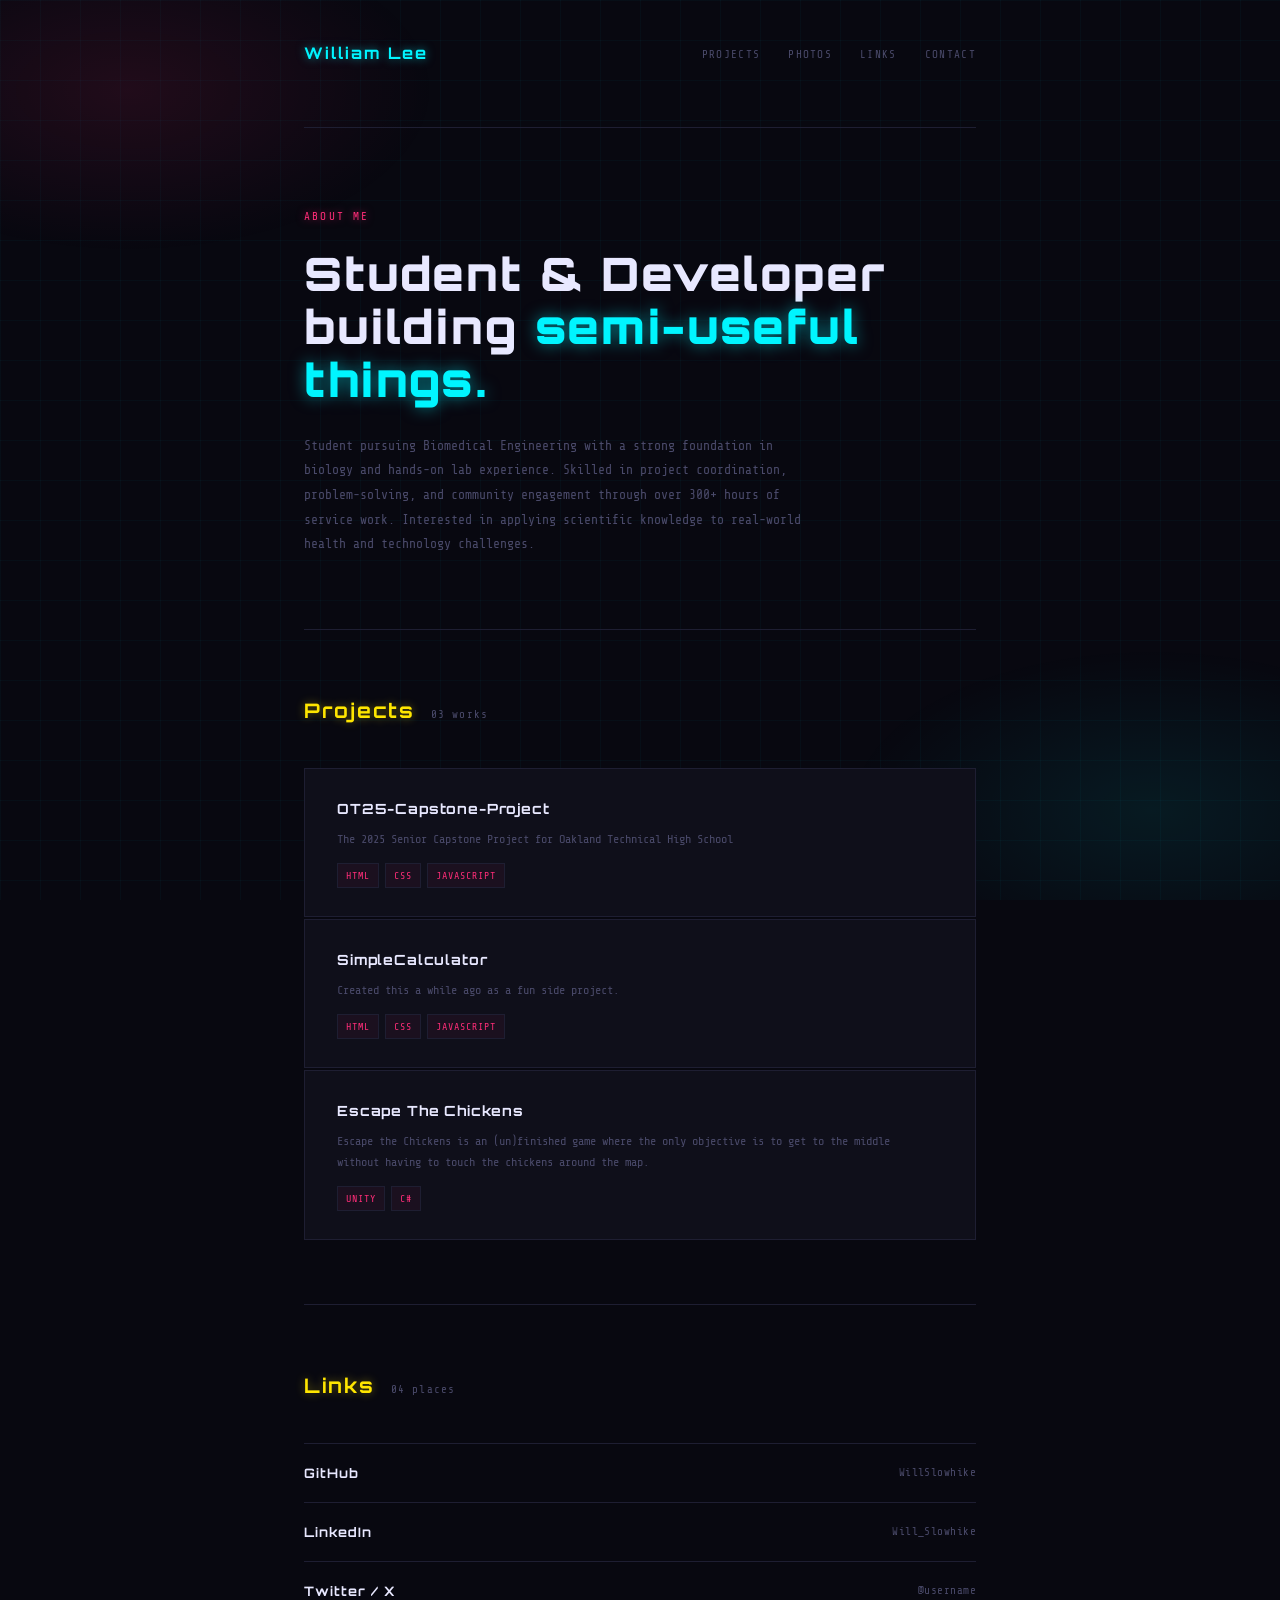
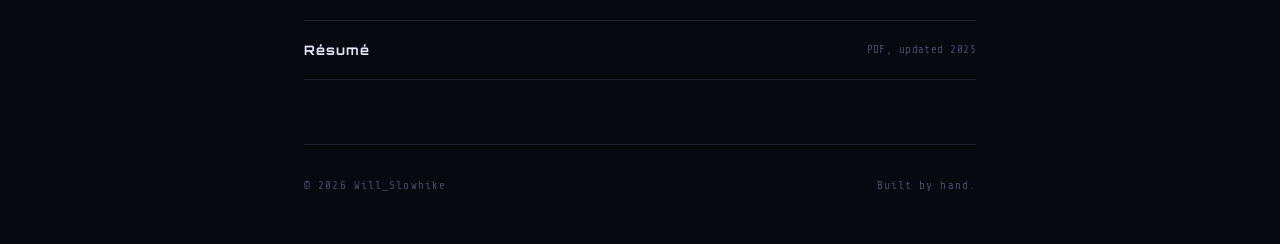
==== index.html @ a719f358 "Add initial personal website (pages, styles, scripts) Add starter site files: index.html (bio, nav, " ====
<!DOCTYPE html>
<html lang="en">
<head>
  <meta charset="UTF-8" />
  <meta name="viewport" content="width=device-width, initial-scale=1.0" />
  <title>Your Name</title>
  <link rel="preconnect" href="https://fonts.googleapis.com" />
  <link rel="preconnect" href="https://fonts.gstatic.com" crossorigin />
  <link href="https://fonts.googleapis.com/css2?family=Share+Tech+Mono&family=Orbitron:wght@400;700;900&display=swap" rel="stylesheet" />  <link rel="stylesheet" href="styles.css" />
</head>
<body>
  <div class="site-wrapper">

    <!-- Nav -->
    <nav>
      <a class="nav-name" href="#">William Lee</a>
      <ul class="nav-links">
        <li><a href="#projects">Projects</a></li>
        <li><a href="photos.html">Photos</a></li>
        <li><a href="#links">Links</a></li>
        <li><a href="#contact">Contact</a></li>
      </ul>
    </nav>

    <!-- Bio -->
    <section class="bio">
      <p class="bio-label">About Me</p>
      <h1>Student &amp; Developer<br />building <em>semi-useful things.</em></h1>
      <p class="bio-text">
        Student pursuing Biomedical Engineering with a strong foundation in biology and hands-on lab experience. Skilled in project coordination, problem-solving, and community engagement through over 300+ hours of service work. Interested in applying scientific knowledge to real-world health and technology challenges.
      </p>
    </section>

    <!-- Projects -->
    <section class="section" id="projects">
      <div class="section-header">
        <h2>Projects</h2>
        <span class="section-count">03 works</span>
      </div>
      <div class="projects-grid">

        <a class="project-card" href="#" target="_blank" rel="noopener">
          <div>
            <p class="project-name">OT25-Capstone-Project</p>
            <p class="project-desc">The 2025 Senior Capstone Project for Oakland Technical High School</p>
            <div class="project-tags">
              <span class="tag">HTML</span>
              <span class="tag">CSS</span>
              <span class="tag">JavaScript</span>
            </div>
          </div>
          <span class="project-arrow">↗</span>
        </a>

        <a class="project-card" href="#" target="_blank" rel="noopener">
          <div>
            <p class="project-name">SimpleCalculator</p>
            <p class="project-desc">Created this a while ago as a fun side project.</p>
            <div class="project-tags">
              <span class="tag">HTML</span>
              <span class="tag">CSS</span>
              <span class="tag">JavaScript</span>
            </div>
          </div>
          <span class="project-arrow">↗</span>
        </a>

        <a class="project-card" href="#" target="_blank" rel="noopener">
          <div>
            <p class="project-name">Escape The Chickens</p>
            <p class="project-desc">Escape the Chickens is an (un)finished game where the only objective is to get to the middle without having to touch the chickens around the map.</p>
            <div class="project-tags">
              <span class="tag">Unity</span>
              <span class="tag">C#</span>
            </div>
          </div>
          <span class="project-arrow">↗</span>
        </a>

      </div>
    </section>

            <!-- Links -->
    <section class="section" id="links">
      <div class="section-header">
        <h2>Links</h2>
        <span class="section-count">04 places</span>
      </div>
      <div class="links-list">
        <a class="link-item" href="https://github.com/WillSlowhike" target="_blank" rel="noopener">
          <span class="link-label">GitHub</span>
          <span class="link-url">WillSlowhike</span>
        </a>
        <a class="link-item" href="https://www.linkedin.com/in/will-slowhike/" target="_blank" rel="noopener">
          <span class="link-label">LinkedIn</span>
          <span class="link-url">Will_Slowhike</span>
        </a>
        <a class="link-item" href="https://twitter.com" target="_blank" rel="noopener">
          <span class="link-label">Twitter / X</span>
          <span class="link-url">@username</span>
        </a>
        <a class="link-item" href="#" target="_blank" rel="noopener">
          <span class="link-label">Résumé</span>
          <span class="link-url">PDF, updated 2025</span>
        </a>
      </div>
    </section>

    <!-- Contact
    <section class="section" id="contact">
      <div class="section-header">
        <h2>Contact</h2>
      </div>
      <div class="contact-body">
        <div>
          <p class="contact-text">Have a project in mind?<br /><em>Let's talk.</em></p>
          <a class="contact-email" href="mailto:you@example.com">placeholder@gmail.com</a>
        </div>
      </div>
    </section>
    -->

    <!-- Footer -->
    <footer>
      <span>© <span id="year"></span> Will_Slowhike </span>
      <span>Built by hand.</span>
    </footer>

  </div>

  <script src="script.js"></script>
</body>
</html>
---- styles.css ----
*, *::before, *::after { box-sizing: border-box; margin: 0; padding: 0; }

:root {
  --bg:      #080810;
  --surface: #0f0f1a;
  --panel:   #13131f;
  --border:  #1e1e32;
  --cyan:    #00f5ff;
  --pink:    #ff2d78;
  --yellow:  #ffe600;
  --green:   #39ff14;
  --text:    #e8e8ff;
  --dim:     #4a4a6a;
}

html { scroll-behavior: smooth; }

/* ── Background grid + glow orbs ── */
body {
  background: var(--bg);
  color: var(--text);
  font-family: 'Share Tech Mono', monospace;
  font-size: 14px;
  line-height: 1.7;
  min-height: 100vh;
}

body::before {
  content: '';
  position: fixed;
  inset: 0;
  background-image:
    linear-gradient(rgba(0,245,255,0.03) 1px, transparent 1px),
    linear-gradient(90deg, rgba(0,245,255,0.03) 1px, transparent 1px);
  background-size: 40px 40px;
  animation: gridMove 20s linear infinite;
  pointer-events: none;
  z-index: 0;
}

body::after {
  content: '';
  position: fixed;
  inset: 0;
  background:
    radial-gradient(ellipse 40% 30% at 10% 10%, rgba(255,45,120,0.10) 0%, transparent 60%),
    radial-gradient(ellipse 40% 30% at 90% 90%, rgba(0,245,255,0.08) 0%, transparent 60%);
  pointer-events: none;
  z-index: 0;
}

@keyframes gridMove {
  from { background-position: 0 0; }
  to   { background-position: 40px 40px; }
}

/* ── Layout ── */
.site-wrapper {
  max-width: 720px;
  margin: 0 auto;
  padding: 0 24px;
  position: relative;
  z-index: 1;
}

/* ── Nav ── */
nav {
  display: flex;
  justify-content: space-between;
  align-items: center;
  padding: 40px 0 60px;
  border-bottom: 1px solid var(--border);
  opacity: 0;
  animation: fadeUp 0.6s ease forwards;
}

.nav-name {
  font-family: 'Orbitron', monospace;
  font-size: 16px;
  font-weight: 700;
  letter-spacing: 0.12em;
  color: var(--cyan);
  text-decoration: none;
  text-shadow: 0 0 10px rgba(0,245,255,0.5);
}

.nav-links {
  display: flex;
  gap: 28px;
  list-style: none;
}

.nav-links a {
  color: var(--dim);
  text-decoration: none;
  font-size: 11px;
  letter-spacing: 0.12em;
  text-transform: uppercase;
  transition: color 0.2s, text-shadow 0.2s;
}

.nav-links a:hover {
  color: var(--cyan);
  text-shadow: 0 0 8px rgba(0,245,255,0.6);
}

/* ── Bio ── */
.bio {
  padding: 80px 0 72px;
  opacity: 0;
  animation: fadeUp 0.6s ease 0.1s forwards;
}

.bio-label {
  font-size: 11px;
  letter-spacing: 0.2em;
  text-transform: uppercase;
  color: var(--pink);
  text-shadow: 0 0 8px rgba(255,45,120,0.6);
  margin-bottom: 20px;
}

.bio h1 {
  font-family: 'Orbitron', monospace;
  font-size: clamp(28px, 5vw, 46px);
  line-height: 1.15;
  font-weight: 900;
  margin-bottom: 28px;
  max-width: 600px;
  color: var(--text);
  letter-spacing: 0.04em;
}

.bio h1 em {
  font-style: normal;
  color: var(--cyan);
  text-shadow: 0 0 16px rgba(0,245,255,0.5);
}

.bio-text {
  max-width: 520px;
  color: var(--dim);
  font-size: 13px;
  line-height: 1.9;
}

/* ── Sections ── */
.section {
  padding: 64px 0;
  border-top: 1px solid var(--border);
  opacity: 0;
  animation: fadeUp 0.6s ease forwards;
}

.section-header {
  display: flex;
  align-items: baseline;
  gap: 16px;
  margin-bottom: 40px;
}

.section-header h2 {
  font-family: 'Orbitron', monospace;
  font-size: 20px;
  font-weight: 700;
  letter-spacing: 0.1em;
  color: var(--yellow);
  text-shadow: 0 0 10px rgba(255,230,0,0.4);
}

.section-count {
  font-size: 11px;
  color: var(--dim);
  letter-spacing: 0.1em;
}

/* ── Projects ── */
.projects-grid {
  display: grid;
  gap: 2px;
}

.project-card {
  background: var(--surface);
  border: 1px solid var(--border);
  padding: 28px 32px;
  display: grid;
  grid-template-columns: 1fr auto;
  align-items: start;
  gap: 16px;
  text-decoration: none;
  color: inherit;
  transition: border-color 0.2s, box-shadow 0.2s, background 0.2s;
  position: relative;
  overflow: hidden;
}

/* Top accent line on cards */
.project-card::before {
  content: '';
  position: absolute;
  top: 0; left: 0; right: 0;
  height: 1px;
  background: linear-gradient(90deg, var(--pink), var(--cyan));
  opacity: 0;
  transition: opacity 0.2s;
}

.project-card:hover {
  border-color: var(--cyan);
  background: rgba(0,245,255,0.03);
  box-shadow: 0 0 20px rgba(0,245,255,0.08), inset 0 0 20px rgba(0,245,255,0.03);
}

.project-card:hover::before { opacity: 1; }

.project-card:hover .project-arrow {
  opacity: 1;
  transform: translate(2px, -2px);
}

.project-name {
  font-family: 'Orbitron', monospace;
  font-size: 14px;
  font-weight: 700;
  letter-spacing: 0.06em;
  color: var(--text);
  margin-bottom: 8px;
}

.project-desc {
  font-size: 12px;
  color: var(--dim);
  line-height: 1.7;
  margin-bottom: 14px;
}

.project-tags {
  display: flex;
  flex-wrap: wrap;
  gap: 6px;
}

.tag {
  font-size: 10px;
  letter-spacing: 0.1em;
  text-transform: uppercase;
  padding: 3px 8px;
  border: 1px solid var(--border);
  color: var(--pink);
  background: rgba(255,45,120,0.05);
}

.project-arrow {
  font-size: 18px;
  color: var(--cyan);
  opacity: 0;
  transition: opacity 0.2s, transform 0.2s;
  flex-shrink: 0;
  text-shadow: 0 0 8px rgba(0,245,255,0.6);
}

/* ── Links ── */
.links-list {
  display: flex;
  flex-direction: column;
}

.link-item {
  display: flex;
  align-items: center;
  justify-content: space-between;
  padding: 18px 0;
  border-bottom: 1px solid var(--border);
  text-decoration: none;
  color: inherit;
  transition: padding-left 0.2s;
}

.link-item:first-child { border-top: 1px solid var(--border); }

.link-item:hover { padding-left: 8px; }
.link-item:hover .link-label {
  color: var(--cyan);
  text-shadow: 0 0 8px rgba(0,245,255,0.5);
}
.link-item:hover .link-url { color: var(--text); }

.link-label {
  font-family: 'Orbitron', monospace;
  font-size: 13px;
  font-weight: 700;
  letter-spacing: 0.08em;
  color: var(--text);
  transition: color 0.2s, text-shadow 0.2s;
}

.link-url {
  font-size: 11px;
  color: var(--dim);
  transition: color 0.2s;
  letter-spacing: 0.04em;
}

/* ── Contact ── */
.contact-body {
  display: flex;
  align-items: flex-start;
  justify-content: space-between;
  gap: 40px;
  flex-wrap: wrap;
}

.contact-text {
  font-family: 'Orbitron', monospace;
  font-size: clamp(18px, 3.5vw, 28px);
  font-weight: 700;
  line-height: 1.4;
  max-width: 360px;
  letter-spacing: 0.04em;
  color: var(--text);
}

.contact-text em {
  font-style: normal;
  color: var(--green);
  text-shadow: 0 0 12px rgba(57,255,20,0.5);
}

.contact-email {
  display: inline-block;
  margin-top: 24px;
  font-family: 'Share Tech Mono', monospace;
  font-size: 13px;
  color: var(--cyan);
  text-decoration: none;
  border-bottom: 1px solid var(--cyan);
  padding-bottom: 2px;
  letter-spacing: 0.06em;
  text-shadow: 0 0 8px rgba(0,245,255,0.4);
  transition: color 0.2s, border-color 0.2s, text-shadow 0.2s;
}

.contact-email:hover {
  color: var(--green);
  border-color: var(--green);
  text-shadow: 0 0 12px rgba(57,255,20,0.6);
}

/* ── Footer ── */
footer {
  border-top: 1px solid var(--border);
  padding: 32px 0 48px;
  display: flex;
  justify-content: space-between;
  align-items: center;
  font-size: 11px;
  color: var(--dim);
  letter-spacing: 0.1em;
  opacity: 0;
  animation: fadeUp 0.6s ease 0.5s forwards;
}

/* ── Animations ── */
@keyframes fadeUp {
  from { opacity: 0; transform: translateY(16px); }
  to   { opacity: 1; transform: translateY(0); }
}

.section:nth-of-type(1) { animation-delay: 0.2s; }
.section:nth-of-type(2) { animation-delay: 0.3s; }
.section:nth-of-type(3) { animation-delay: 0.4s; }
.section:nth-of-type(4) { animation-delay: 0.45s; }

/* ── Responsive ── */
@media (max-width: 560px) {
  .contact-body { flex-direction: column; }
  .project-card { grid-template-columns: 1fr; }
  .project-arrow { display: none; }
}
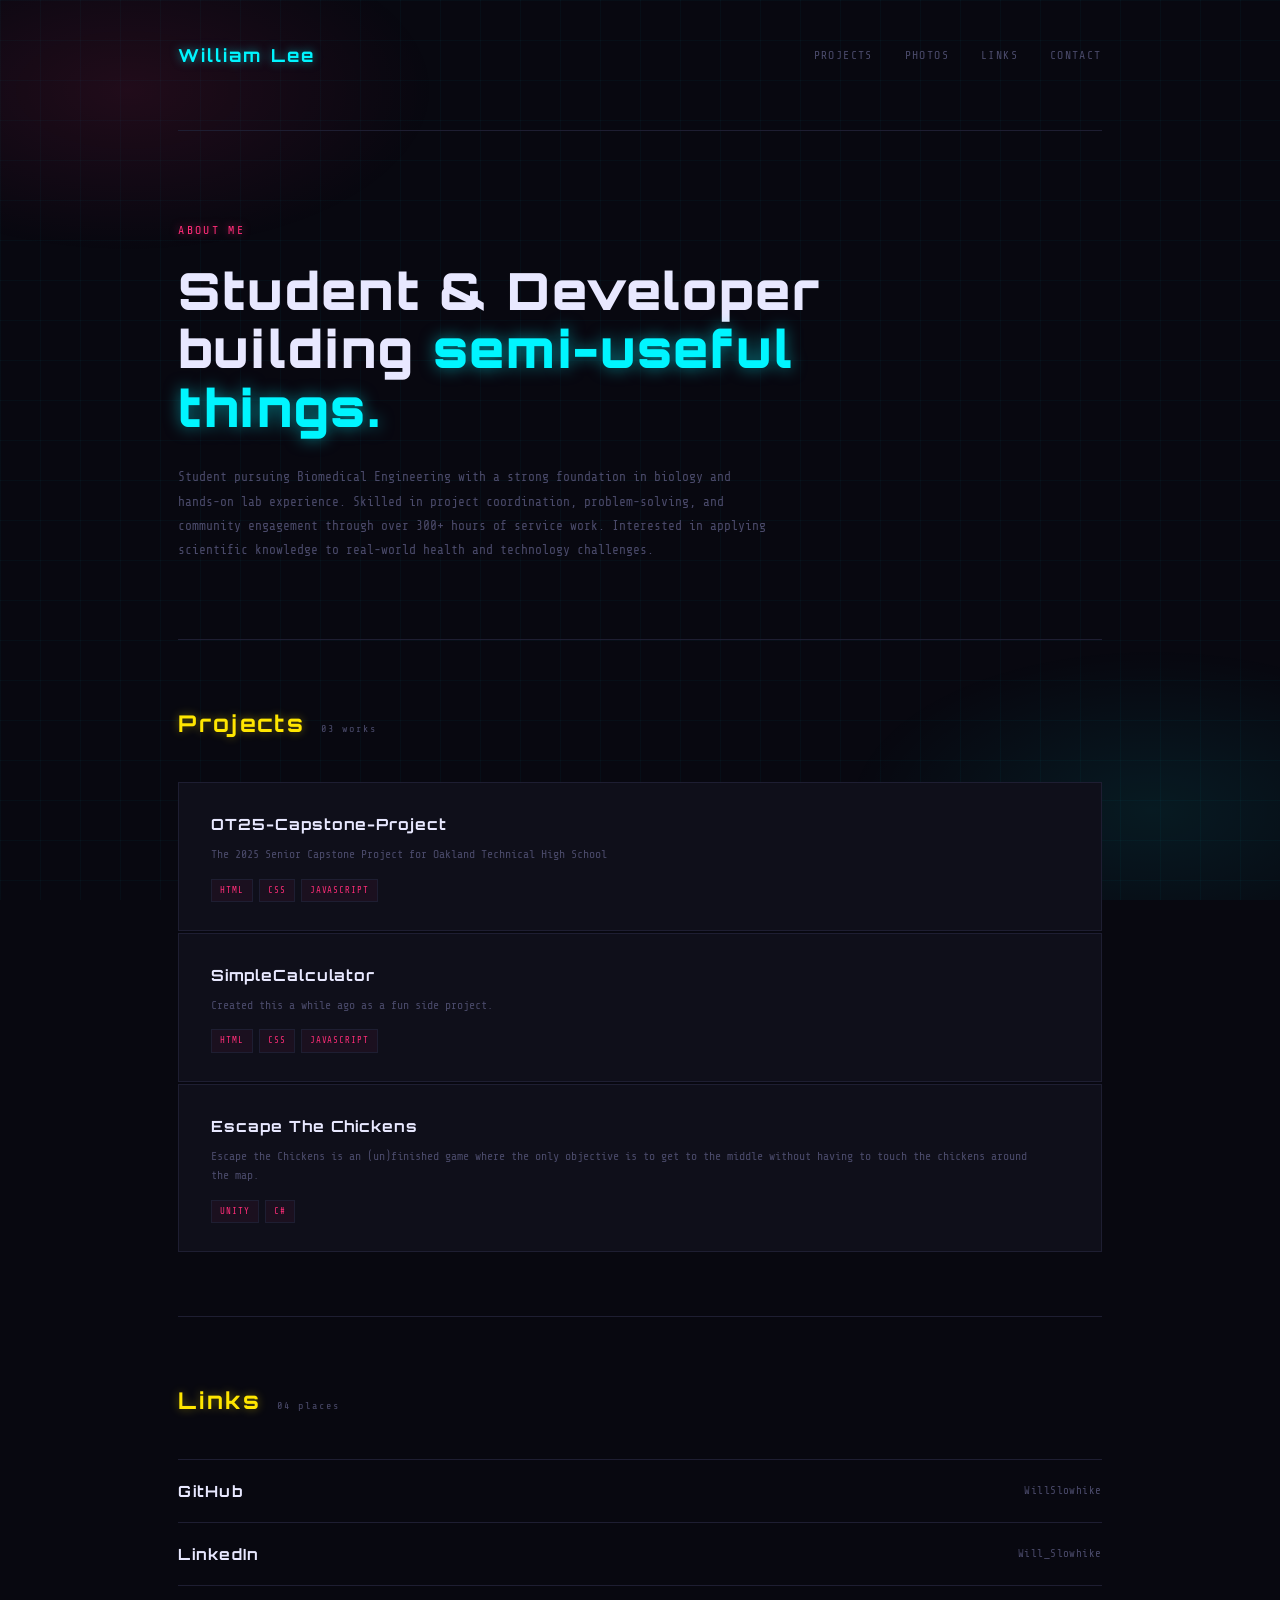
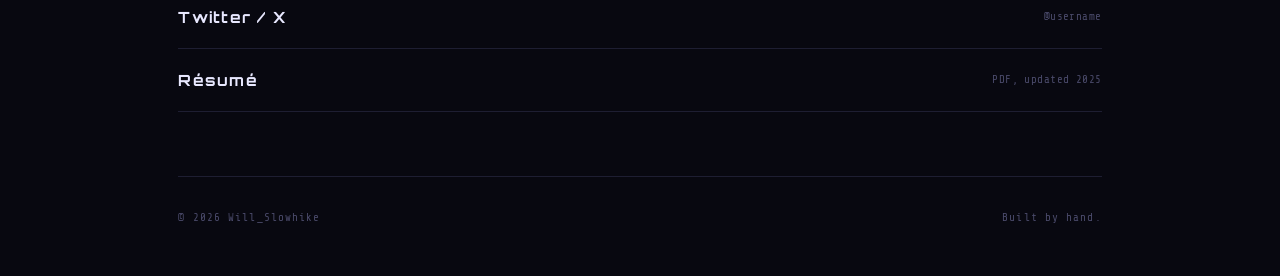
==== commit be4e7cc0: "Add photos, responsive styles and EXIF lightbox Add a set of 12 new photo assets and wire them into " ====
--- a/index.html
+++ b/index.html
@@ -3,7 +3,7 @@
 <head>
   <meta charset="UTF-8" />
   <meta name="viewport" content="width=device-width, initial-scale=1.0" />
-  <title>Your Name</title>
+  <title>William Lee</title>
   <link rel="preconnect" href="https://fonts.googleapis.com" />
   <link rel="preconnect" href="https://fonts.gstatic.com" crossorigin />
   <link href="https://fonts.googleapis.com/css2?family=Share+Tech+Mono&family=Orbitron:wght@400;700;900&display=swap" rel="stylesheet" />  <link rel="stylesheet" href="styles.css" />
--- a/styles.css
+++ b/styles.css
@@ -20,7 +20,7 @@
   background: var(--bg);
   color: var(--text);
   font-family: 'Share Tech Mono', monospace;
-  font-size: 14px;
+  font-size: clamp(13px, 1.1vw, 16px);
   line-height: 1.7;
   min-height: 100vh;
 }
@@ -56,9 +56,9 @@
 
 /* ── Layout ── */
 .site-wrapper {
-  max-width: 720px;
+  max-width: clamp(600px, 80vw, 1000px);
   margin: 0 auto;
-  padding: 0 24px;
+  padding: 0 clamp(16px, 3vw, 48px);
   position: relative;
   z-index: 1;
 }
@@ -76,7 +76,7 @@
 
 .nav-name {
   font-family: 'Orbitron', monospace;
-  font-size: 16px;
+  font-size: clamp(14px, 1.4vw, 20px);
   font-weight: 700;
   letter-spacing: 0.12em;
   color: var(--cyan);
@@ -86,14 +86,14 @@
 
 .nav-links {
   display: flex;
-  gap: 28px;
+  gap: clamp(16px, 2.5vw, 32px);
   list-style: none;
 }
 
 .nav-links a {
   color: var(--dim);
   text-decoration: none;
-  font-size: 11px;
+  font-size: clamp(10px, 0.9vw, 13px);
   letter-spacing: 0.12em;
   text-transform: uppercase;
   transition: color 0.2s, text-shadow 0.2s;
@@ -106,13 +106,13 @@
 
 /* ── Bio ── */
 .bio {
-  padding: 80px 0 72px;
+  padding: clamp(48px, 7vw, 96px) 0 clamp(40px, 6vw, 80px);
   opacity: 0;
   animation: fadeUp 0.6s ease 0.1s forwards;
 }
 
 .bio-label {
-  font-size: 11px;
+  font-size: clamp(10px, 0.9vw, 13px);
   letter-spacing: 0.2em;
   text-transform: uppercase;
   color: var(--pink);
@@ -122,11 +122,11 @@
 
 .bio h1 {
   font-family: 'Orbitron', monospace;
-  font-size: clamp(28px, 5vw, 46px);
+  font-size: clamp(24px, 4vw, 56px);
   line-height: 1.15;
   font-weight: 900;
   margin-bottom: 28px;
-  max-width: 600px;
+  max-width: 700px;
   color: var(--text);
   letter-spacing: 0.04em;
 }
@@ -138,15 +138,15 @@
 }
 
 .bio-text {
-  max-width: 520px;
-  color: var(--dim);
-  font-size: 13px;
+  max-width: 600px;
+  color: var(--dim);
+  font-size: clamp(12px, 1vw, 15px);
   line-height: 1.9;
 }
 
 /* ── Sections ── */
 .section {
-  padding: 64px 0;
+  padding: clamp(40px, 5vw, 80px) 0;
   border-top: 1px solid var(--border);
   opacity: 0;
   animation: fadeUp 0.6s ease forwards;
@@ -156,12 +156,12 @@
   display: flex;
   align-items: baseline;
   gap: 16px;
-  margin-bottom: 40px;
+  margin-bottom: clamp(24px, 3vw, 48px);
 }
 
 .section-header h2 {
   font-family: 'Orbitron', monospace;
-  font-size: 20px;
+  font-size: clamp(16px, 1.8vw, 26px);
   font-weight: 700;
   letter-spacing: 0.1em;
   color: var(--yellow);
@@ -169,7 +169,7 @@
 }
 
 .section-count {
-  font-size: 11px;
+  font-size: clamp(10px, 0.8vw, 12px);
   color: var(--dim);
   letter-spacing: 0.1em;
 }
@@ -221,7 +221,7 @@
 
 .project-name {
   font-family: 'Orbitron', monospace;
-  font-size: 14px;
+  font-size: clamp(12px, 1.2vw, 17px);
   font-weight: 700;
   letter-spacing: 0.06em;
   color: var(--text);
@@ -229,7 +229,7 @@
 }
 
 .project-desc {
-  font-size: 12px;
+  font-size: clamp(11px, 0.9vw, 14px);
   color: var(--dim);
   line-height: 1.7;
   margin-bottom: 14px;
@@ -242,7 +242,7 @@
 }
 
 .tag {
-  font-size: 10px;
+  font-size: clamp(9px, 0.7vw, 11px);
   letter-spacing: 0.1em;
   text-transform: uppercase;
   padding: 3px 8px;
@@ -288,7 +288,7 @@
 
 .link-label {
   font-family: 'Orbitron', monospace;
-  font-size: 13px;
+  font-size: clamp(12px, 1.2vw, 16px);
   font-weight: 700;
   letter-spacing: 0.08em;
   color: var(--text);
@@ -296,7 +296,7 @@
 }
 
 .link-url {
-  font-size: 11px;
+  font-size: clamp(10px, 0.85vw, 13px);
   color: var(--dim);
   transition: color 0.2s;
   letter-spacing: 0.04em;
@@ -373,8 +373,27 @@
 .section:nth-of-type(4) { animation-delay: 0.45s; }
 
 /* ── Responsive ── */
-@media (max-width: 560px) {
+
+/* Tablet (600–900px) */
+@media (max-width: 900px) {
+  nav { padding: 28px 0 40px; }
+  .bio { padding: 48px 0 40px; }
+}
+
+/* Mobile (below 600px) */
+@media (max-width: 600px) {
+  nav {
+    flex-direction: column;
+    align-items: flex-start;
+    gap: 16px;
+    padding: 24px 0 32px;
+  }
+
+  .nav-links { gap: 16px; flex-wrap: wrap; }
+
   .contact-body { flex-direction: column; }
   .project-card { grid-template-columns: 1fr; }
   .project-arrow { display: none; }
+
+  .link-item { flex-direction: column; align-items: flex-start; gap: 2px; }
 }
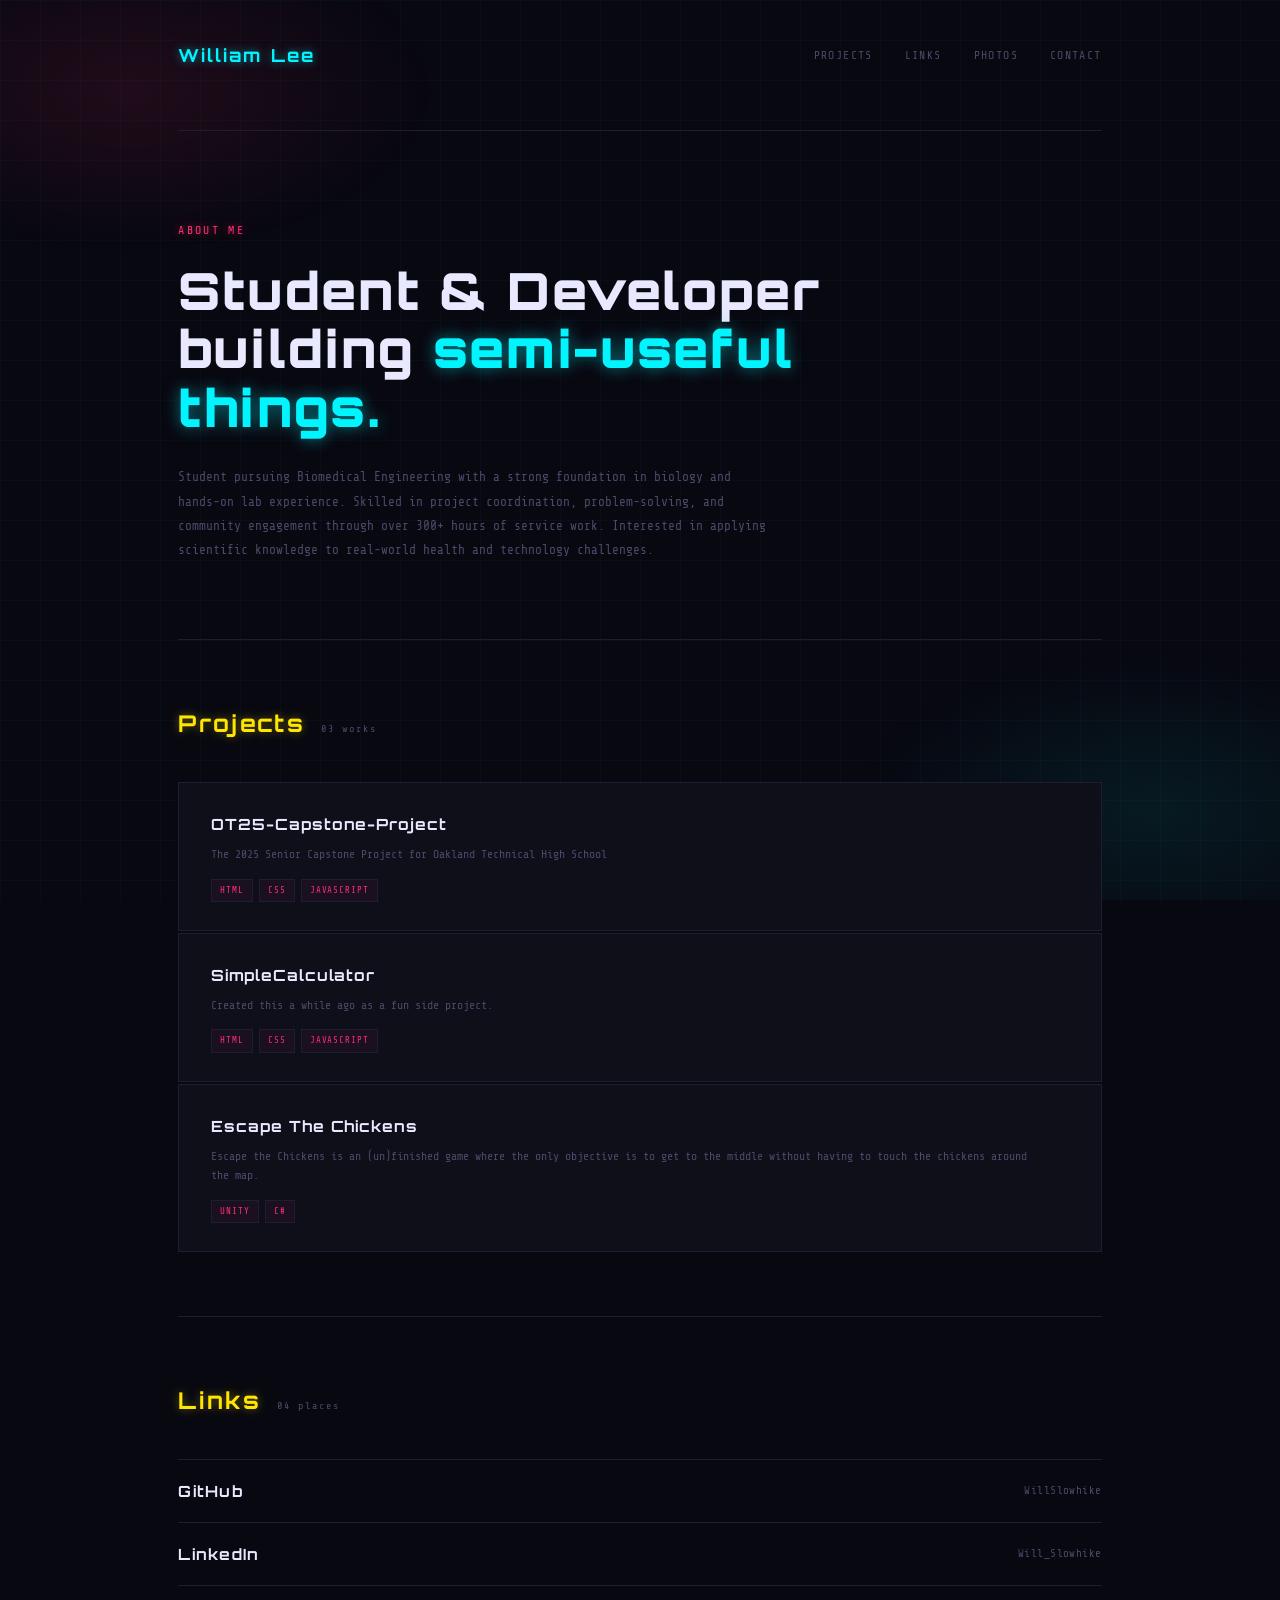
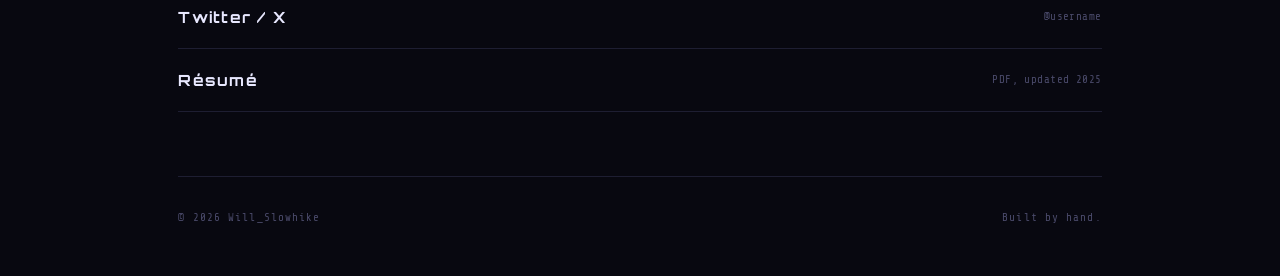
==== commit f93f5724: "Add .gitattributes and fix Photos link Add .gitattributes with '* text=auto' to enforce consistent t" ====
--- a/index.html
+++ b/index.html
@@ -16,8 +16,8 @@
       <a class="nav-name" href="#">William Lee</a>
       <ul class="nav-links">
         <li><a href="#projects">Projects</a></li>
-        <li><a href="photos.html">Photos</a></li>
         <li><a href="#links">Links</a></li>
+        <li><a href="Photos.html">Photos</a></li>
         <li><a href="#contact">Contact</a></li>
       </ul>
     </nav>
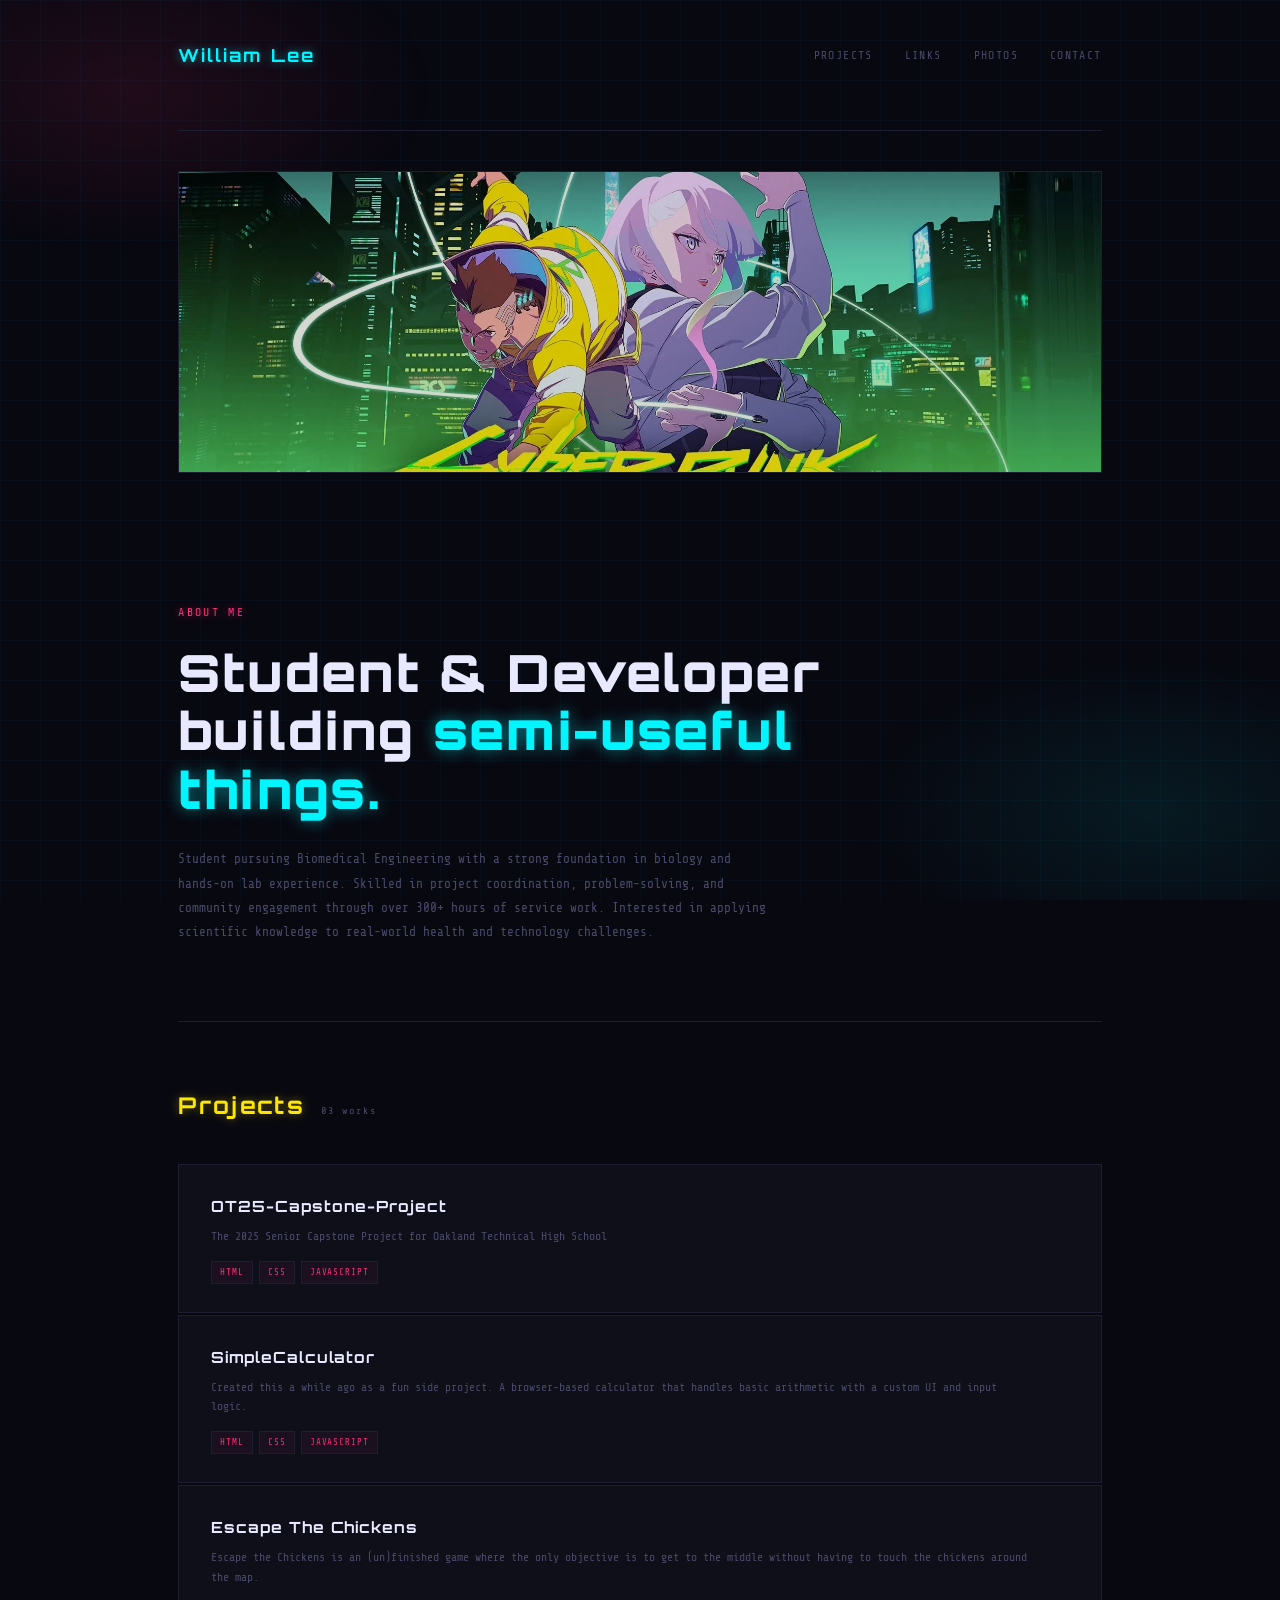
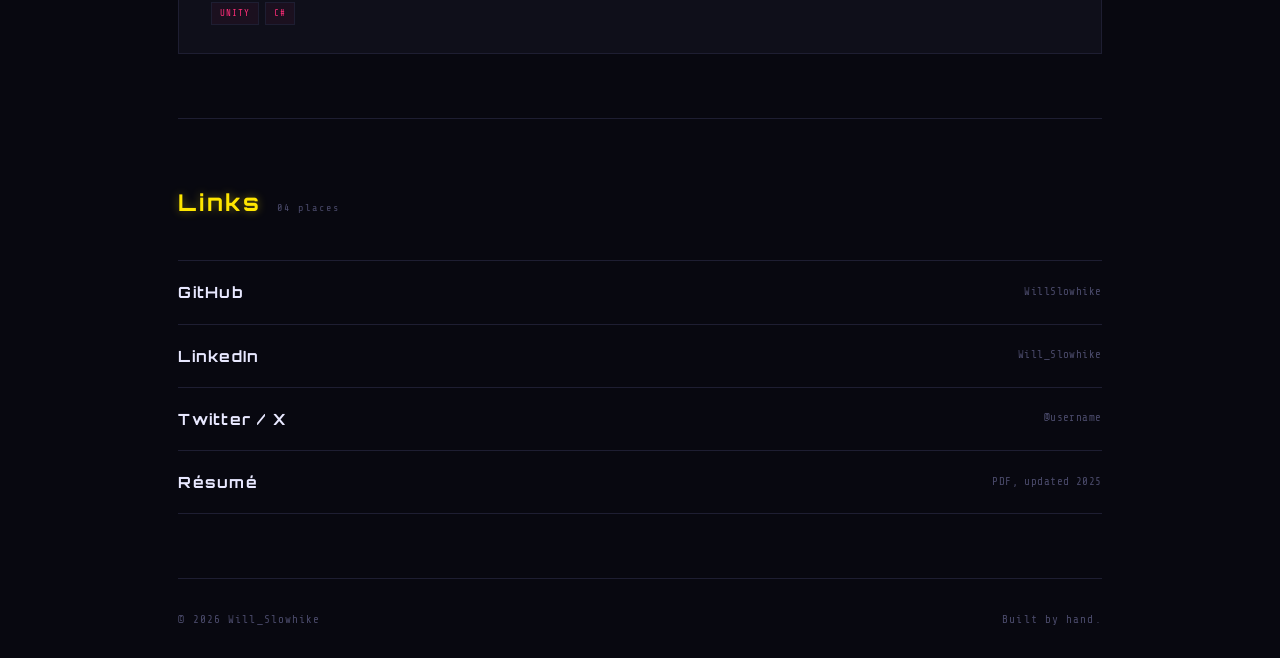
==== commit 0780b482: "Add contact page, assets, and update links Add a new Contact page (Contact/contact.html) with accomp" ====
--- a/index.html
+++ b/index.html
@@ -7,6 +7,9 @@
   <link rel="preconnect" href="https://fonts.googleapis.com" />
   <link rel="preconnect" href="https://fonts.gstatic.com" crossorigin />
   <link href="https://fonts.googleapis.com/css2?family=Share+Tech+Mono&family=Orbitron:wght@400;700;900&display=swap" rel="stylesheet" />  <link rel="stylesheet" href="styles.css" />
+  <link rel="icon" href="favicon.ico" sizes="any" />
+  <link rel="icon" href="favicon-32.png" type="image/png" sizes="32x32" />
+  <link rel="apple-touch-icon" href="apple-touch-icon.png" />
 </head>
 <body>
   <div class="site-wrapper">
@@ -17,10 +20,14 @@
       <ul class="nav-links">
         <li><a href="#projects">Projects</a></li>
         <li><a href="#links">Links</a></li>
-        <li><a href="Photos.html">Photos</a></li>
-        <li><a href="#contact">Contact</a></li>
+        <li><a href="photos.html">Photos</a></li>
+        <li><a href="Contact/contact.html">Contact</a></li>
       </ul>
     </nav>
+    
+    <section class="hero">
+  <img src="cyberpunk-2077-edgerunners-jackets.jpg" alt="Hero image" />
+</section>
 
     <!-- Bio -->
     <section class="bio">
@@ -39,7 +46,7 @@
       </div>
       <div class="projects-grid">
 
-        <a class="project-card" href="#" target="_blank" rel="noopener">
+        <a class="project-card" href="https://willslowhike.github.io/OT25-Capstone-Project/" target="_blank" rel="noopener">
           <div>
             <p class="project-name">OT25-Capstone-Project</p>
             <p class="project-desc">The 2025 Senior Capstone Project for Oakland Technical High School</p>
@@ -52,10 +59,10 @@
           <span class="project-arrow">↗</span>
         </a>
 
-        <a class="project-card" href="#" target="_blank" rel="noopener">
+        <a class="project-card" href="https://willslowhike.github.io/SimpleCalculator/" target="_blank" rel="noopener">
           <div>
             <p class="project-name">SimpleCalculator</p>
-            <p class="project-desc">Created this a while ago as a fun side project.</p>
+            <p class="project-desc">Created this a while ago as a fun side project. A browser-based calculator that handles basic arithmetic with a custom UI and input logic.</p>
             <div class="project-tags">
               <span class="tag">HTML</span>
               <span class="tag">CSS</span>
@@ -65,7 +72,7 @@
           <span class="project-arrow">↗</span>
         </a>
 
-        <a class="project-card" href="#" target="_blank" rel="noopener">
+        <a class="project-card" href="https://willslowhike.itch.io/escape-the-chickens" target="_blank" rel="noopener">
           <div>
             <p class="project-name">Escape The Chickens</p>
             <p class="project-desc">Escape the Chickens is an (un)finished game where the only objective is to get to the middle without having to touch the chickens around the map.</p>
@@ -106,20 +113,6 @@
       </div>
     </section>
 
-    <!-- Contact
-    <section class="section" id="contact">
-      <div class="section-header">
-        <h2>Contact</h2>
-      </div>
-      <div class="contact-body">
-        <div>
-          <p class="contact-text">Have a project in mind?<br /><em>Let's talk.</em></p>
-          <a class="contact-email" href="mailto:you@example.com">placeholder@gmail.com</a>
-        </div>
-      </div>
-    </section>
-    -->
-
     <!-- Footer -->
     <footer>
       <span>© <span id="year"></span> Will_Slowhike </span>
--- a/styles.css
+++ b/styles.css
@@ -47,6 +47,43 @@
     radial-gradient(ellipse 40% 30% at 90% 90%, rgba(0,245,255,0.08) 0%, transparent 60%);
   pointer-events: none;
   z-index: 0;
+}
+
+.hero {
+  width: 100%;
+  margin-top: 40px;
+  margin-bottom: 40px;
+  overflow: hidden;
+  border: 1px solid var(--border);
+  position: relative;
+  opacity: 0;
+  transform: translateY(18px);
+  animation: fadeUp 0.8s ease 0.05s forwards;
+}
+
+.hero img {
+  width: 100%;
+  height: clamp(300px, 80vh, 300px);
+  object-fit: cover;
+  display: block;
+  filter: brightness(0.85);
+  transform: scale(1.06);
+  animation: heroZoom 1.4s ease forwards;
+  transition: transform 0.4s ease;
+}
+
+.hero img:hover {
+  transform: scale(1.03);
+}
+
+.hero::after {
+  content: '';
+  position: absolute;
+  inset: 0;
+  @keyframes heroZoom {
+  from { transform: scale(1.06); }
+  to   { transform: scale(1); }
+}
 }
 
 @keyframes gridMove {
